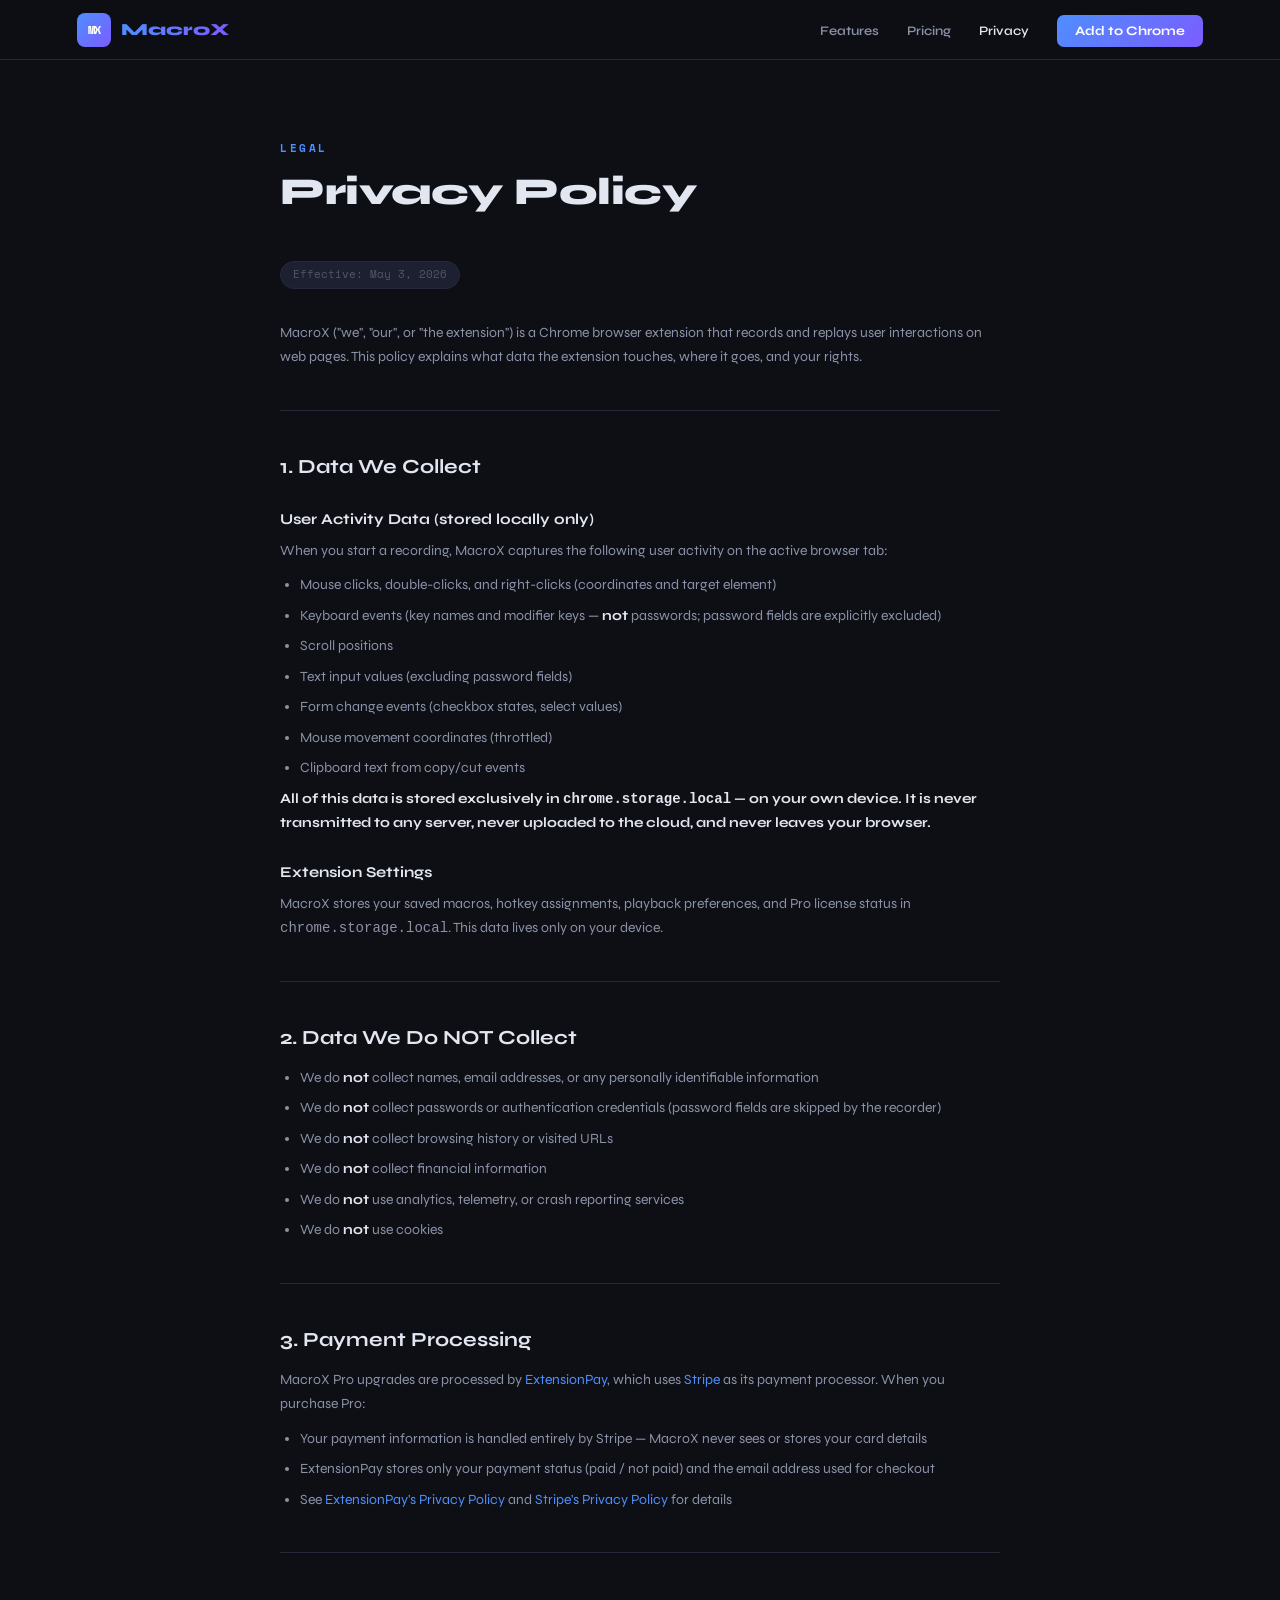
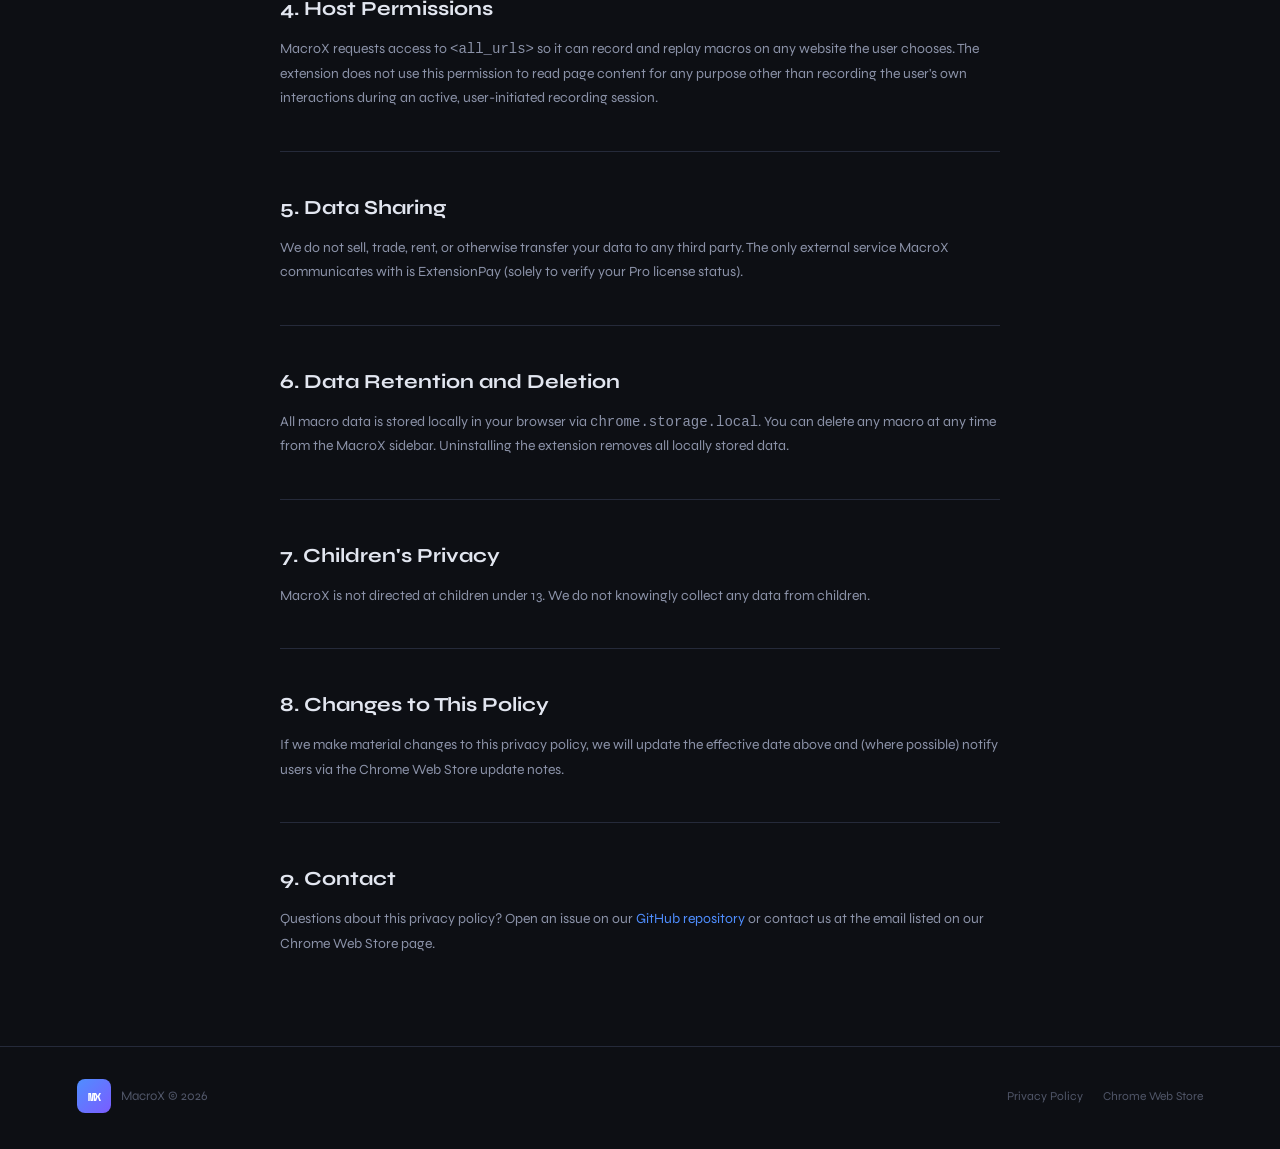
==== privacy.html @ e02ba6ea "feat: initial MacroX website Landing page with SEO, structured data, features, pricing, and CTA. Pri" ====
<!DOCTYPE html>
<html lang="en">
<head>
  <meta charset="UTF-8">
  <meta name="viewport" content="width=device-width, initial-scale=1.0">
  <title>Privacy Policy — MacroX</title>
  <meta name="description" content="MacroX Privacy Policy. We don't collect, transmit, or share your data. All recorded macros are stored locally on your device.">
  <link rel="canonical" href="https://sn3ll.github.io/macrox-chrome-extension/privacy.html">
  <link rel="icon" type="image/png" sizes="32x32" href="icons/icon32.png">
  <link rel="stylesheet" href="style.css">
  <style>
    .prose {
      max-width: 720px;
      margin: 0 auto;
    }
    .prose h2 {
      font-size: 20px;
      font-weight: 700;
      margin: 40px 0 12px;
      color: var(--text);
    }
    .prose h3 {
      font-size: 15px;
      font-weight: 700;
      margin: 24px 0 8px;
      color: var(--text);
    }
    .prose p, .prose li {
      font-size: 14px;
      color: var(--text2);
      line-height: 1.75;
      margin-bottom: 10px;
    }
    .prose ul {
      padding-left: 20px;
    }
    .prose ul li {
      margin-bottom: 6px;
    }
    .prose a { color: var(--accent); }
    .prose strong { color: var(--text); font-weight: 700; }
    .prose hr {
      border: none;
      border-top: 1px solid var(--border);
      margin: 40px 0;
    }
    .effective-date {
      display: inline-block;
      font-family: var(--mono);
      font-size: 11px;
      color: var(--text3);
      background: var(--bg3);
      border: 1px solid var(--border);
      padding: 4px 12px;
      border-radius: 20px;
      margin-bottom: 32px;
    }
  </style>
</head>
<body>

  <!-- Navigation -->
  <nav>
    <a class="nav-logo" href="index.html">
      <div class="logo-mark">MX</div>
      <span class="logo-name">MacroX</span>
    </a>
    <ul class="nav-links">
      <li><a href="index.html#features">Features</a></li>
      <li><a href="index.html#pricing">Pricing</a></li>
      <li><a href="privacy.html" style="color:var(--text)">Privacy</a></li>
      <li><a class="nav-cta" href="https://chrome.google.com/webstore/detail/macrox/EXTENSION_ID" target="_blank" rel="noopener">Add to Chrome</a></li>
    </ul>
  </nav>

  <section>
    <div class="prose">
      <div class="section-label">Legal</div>
      <h1 class="section-title">Privacy Policy</h1>
      <span class="effective-date">Effective: May 3, 2026</span>

      <p>MacroX ("we", "our", or "the extension") is a Chrome browser extension that records and replays user interactions on web pages. This policy explains what data the extension touches, where it goes, and your rights.</p>

      <hr>

      <h2>1. Data We Collect</h2>

      <h3>User Activity Data (stored locally only)</h3>
      <p>When you start a recording, MacroX captures the following user activity on the active browser tab:</p>
      <ul>
        <li>Mouse clicks, double-clicks, and right-clicks (coordinates and target element)</li>
        <li>Keyboard events (key names and modifier keys — <strong>not</strong> passwords; password fields are explicitly excluded)</li>
        <li>Scroll positions</li>
        <li>Text input values (excluding password fields)</li>
        <li>Form change events (checkbox states, select values)</li>
        <li>Mouse movement coordinates (throttled)</li>
        <li>Clipboard text from copy/cut events</li>
      </ul>
      <p><strong>All of this data is stored exclusively in <code>chrome.storage.local</code> — on your own device. It is never transmitted to any server, never uploaded to the cloud, and never leaves your browser.</strong></p>

      <h3>Extension Settings</h3>
      <p>MacroX stores your saved macros, hotkey assignments, playback preferences, and Pro license status in <code>chrome.storage.local</code>. This data lives only on your device.</p>

      <hr>

      <h2>2. Data We Do NOT Collect</h2>
      <ul>
        <li>We do <strong>not</strong> collect names, email addresses, or any personally identifiable information</li>
        <li>We do <strong>not</strong> collect passwords or authentication credentials (password fields are skipped by the recorder)</li>
        <li>We do <strong>not</strong> collect browsing history or visited URLs</li>
        <li>We do <strong>not</strong> collect financial information</li>
        <li>We do <strong>not</strong> use analytics, telemetry, or crash reporting services</li>
        <li>We do <strong>not</strong> use cookies</li>
      </ul>

      <hr>

      <h2>3. Payment Processing</h2>
      <p>MacroX Pro upgrades are processed by <a href="https://extensionpay.com" target="_blank" rel="noopener">ExtensionPay</a>, which uses <a href="https://stripe.com" target="_blank" rel="noopener">Stripe</a> as its payment processor. When you purchase Pro:</p>
      <ul>
        <li>Your payment information is handled entirely by Stripe — MacroX never sees or stores your card details</li>
        <li>ExtensionPay stores only your payment status (paid / not paid) and the email address used for checkout</li>
        <li>See <a href="https://extensionpay.com/privacy" target="_blank" rel="noopener">ExtensionPay's Privacy Policy</a> and <a href="https://stripe.com/privacy" target="_blank" rel="noopener">Stripe's Privacy Policy</a> for details</li>
      </ul>

      <hr>

      <h2>4. Host Permissions</h2>
      <p>MacroX requests access to <code>&lt;all_urls&gt;</code> so it can record and replay macros on any website the user chooses. The extension does not use this permission to read page content for any purpose other than recording the user's own interactions during an active, user-initiated recording session.</p>

      <hr>

      <h2>5. Data Sharing</h2>
      <p>We do not sell, trade, rent, or otherwise transfer your data to any third party. The only external service MacroX communicates with is ExtensionPay (solely to verify your Pro license status).</p>

      <hr>

      <h2>6. Data Retention and Deletion</h2>
      <p>All macro data is stored locally in your browser via <code>chrome.storage.local</code>. You can delete any macro at any time from the MacroX sidebar. Uninstalling the extension removes all locally stored data.</p>

      <hr>

      <h2>7. Children's Privacy</h2>
      <p>MacroX is not directed at children under 13. We do not knowingly collect any data from children.</p>

      <hr>

      <h2>8. Changes to This Policy</h2>
      <p>If we make material changes to this privacy policy, we will update the effective date above and (where possible) notify users via the Chrome Web Store update notes.</p>

      <hr>

      <h2>9. Contact</h2>
      <p>Questions about this privacy policy? Open an issue on our <a href="https://github.com/sn3ll/macrox-chrome-extension" target="_blank" rel="noopener">GitHub repository</a> or contact us at the email listed on our Chrome Web Store page.</p>

    </div>
  </section>

  <!-- Footer -->
  <footer>
    <div style="display:flex;align-items:center;gap:10px">
      <div class="logo-mark">MX</div>
      <span style="font-size:13px;color:var(--text3)">MacroX © 2026</span>
    </div>
    <div style="display:flex;gap:20px">
      <a href="privacy.html">Privacy Policy</a>
      <a href="https://chrome.google.com/webstore/detail/macrox/EXTENSION_ID" target="_blank" rel="noopener">Chrome Web Store</a>
    </div>
  </footer>

</body>
</html>
---- style.css ----
/* MacroX Website — Shared Styles */
@import url('https://fonts.googleapis.com/css2?family=Space+Mono:wght@400;700&family=Syne:wght@400;600;700;800&display=swap');

*, *::before, *::after { box-sizing: border-box; margin: 0; padding: 0; }

:root {
  --bg:      #0d0f14;
  --bg2:     #141720;
  --bg3:     #1c2030;
  --border:  #252a3a;
  --border2: #2e3548;
  --accent:  #4f8eff;
  --accent2: #7b5cff;
  --gold:    #ffc947;
  --gold2:   #ff9500;
  --green:   #3ddc84;
  --text:    #e2e6f0;
  --text2:   #8b92a8;
  --text3:   #505668;
  --mono:    'Space Mono', monospace;
  --ui:      'Syne', sans-serif;
  --radius:  10px;
}

html { scroll-behavior: smooth; }

body {
  background: var(--bg);
  color: var(--text);
  font-family: var(--ui);
  font-size: 15px;
  line-height: 1.6;
  overflow-x: hidden;
}

a { color: var(--accent); text-decoration: none; }
a:hover { text-decoration: underline; }

/* ── Nav ───────────────────────────────────────────────── */
nav {
  position: sticky;
  top: 0;
  z-index: 100;
  background: rgba(13,15,20,0.85);
  backdrop-filter: blur(12px);
  -webkit-backdrop-filter: blur(12px);
  border-bottom: 1px solid var(--border);
  padding: 0 6vw;
  display: flex;
  align-items: center;
  justify-content: space-between;
  height: 60px;
}

.nav-logo {
  display: flex;
  align-items: center;
  gap: 10px;
  text-decoration: none;
}

.logo-mark {
  width: 34px; height: 34px;
  background: linear-gradient(135deg, var(--accent), var(--accent2));
  border-radius: 8px;
  display: flex; align-items: center; justify-content: center;
  font-family: var(--mono);
  font-weight: 700; font-size: 12px; color: #fff;
  letter-spacing: -1px;
  flex-shrink: 0;
}

.logo-name {
  font-family: var(--ui);
  font-weight: 800;
  font-size: 17px;
  background: linear-gradient(90deg, var(--accent), var(--accent2));
  -webkit-background-clip: text;
  -webkit-text-fill-color: transparent;
}

.nav-links {
  display: flex;
  align-items: center;
  gap: 28px;
  list-style: none;
}

.nav-links a {
  font-size: 13px;
  font-weight: 600;
  color: var(--text2);
  transition: color 0.15s;
}

.nav-links a:hover { color: var(--text); text-decoration: none; }

.nav-cta {
  background: linear-gradient(135deg, var(--accent), var(--accent2));
  color: #fff !important;
  padding: 8px 18px;
  border-radius: 7px;
  font-size: 13px !important;
  font-weight: 700 !important;
  transition: opacity 0.15s !important;
}

.nav-cta:hover { opacity: 0.85; }

/* ── Sections ──────────────────────────────────────────── */
section { padding: 80px 6vw; }

.container {
  max-width: 1060px;
  margin: 0 auto;
}

/* ── Hero ──────────────────────────────────────────────── */
.hero {
  padding: 100px 6vw 80px;
  text-align: center;
}

.hero-eyebrow {
  display: inline-block;
  font-family: var(--mono);
  font-size: 11px;
  font-weight: 700;
  letter-spacing: 2.5px;
  text-transform: uppercase;
  color: var(--accent);
  background: rgba(79,142,255,0.1);
  border: 1px solid rgba(79,142,255,0.25);
  padding: 4px 12px;
  border-radius: 20px;
  margin-bottom: 24px;
}

.hero h1 {
  font-size: clamp(32px, 5vw, 62px);
  font-weight: 800;
  line-height: 1.1;
  letter-spacing: -1.5px;
  margin-bottom: 20px;
  max-width: 820px;
  margin-left: auto;
  margin-right: auto;
}

.hero h1 span {
  background: linear-gradient(90deg, var(--accent), var(--accent2));
  -webkit-background-clip: text;
  -webkit-text-fill-color: transparent;
}

.hero p {
  font-size: clamp(15px, 2vw, 18px);
  color: var(--text2);
  max-width: 560px;
  margin: 0 auto 36px;
  line-height: 1.65;
}

.hero-buttons {
  display: flex;
  align-items: center;
  justify-content: center;
  gap: 14px;
  flex-wrap: wrap;
}

.btn-primary {
  display: inline-flex;
  align-items: center;
  gap: 8px;
  background: linear-gradient(135deg, var(--accent), var(--accent2));
  color: #fff;
  font-family: var(--ui);
  font-weight: 700;
  font-size: 15px;
  padding: 13px 28px;
  border-radius: var(--radius);
  transition: opacity 0.15s, transform 0.15s;
  text-decoration: none;
}

.btn-primary:hover { opacity: 0.88; transform: translateY(-1px); text-decoration: none; }

.btn-ghost {
  display: inline-flex;
  align-items: center;
  gap: 8px;
  background: transparent;
  color: var(--text2);
  font-family: var(--ui);
  font-weight: 600;
  font-size: 14px;
  padding: 12px 24px;
  border-radius: var(--radius);
  border: 1px solid var(--border2);
  transition: border-color 0.15s, color 0.15s;
  text-decoration: none;
}

.btn-ghost:hover { border-color: var(--accent); color: var(--text); text-decoration: none; }

/* ── Feature Grid ──────────────────────────────────────── */
.section-label {
  font-family: var(--mono);
  font-size: 11px;
  font-weight: 700;
  letter-spacing: 2.5px;
  text-transform: uppercase;
  color: var(--accent);
  margin-bottom: 12px;
}

.section-title {
  font-size: clamp(24px, 3.5vw, 38px);
  font-weight: 800;
  letter-spacing: -0.5px;
  margin-bottom: 48px;
  line-height: 1.15;
}

.features-grid {
  display: grid;
  grid-template-columns: repeat(auto-fit, minmax(280px, 1fr));
  gap: 20px;
}

.feature-card {
  background: var(--bg2);
  border: 1px solid var(--border);
  border-radius: 12px;
  padding: 28px;
  transition: border-color 0.2s;
}

.feature-card:hover { border-color: var(--border2); }

.feature-icon {
  font-size: 28px;
  margin-bottom: 14px;
  display: block;
}

.feature-card h3 {
  font-size: 16px;
  font-weight: 700;
  margin-bottom: 8px;
}

.feature-card p {
  font-size: 13px;
  color: var(--text2);
  line-height: 1.6;
}

/* ── Steps ─────────────────────────────────────────────── */
.steps {
  background: var(--bg2);
  border-top: 1px solid var(--border);
  border-bottom: 1px solid var(--border);
}

.steps-grid {
  display: grid;
  grid-template-columns: repeat(auto-fit, minmax(200px, 1fr));
  gap: 32px;
  counter-reset: step;
}

.step {
  display: flex;
  flex-direction: column;
  gap: 10px;
  counter-increment: step;
}

.step-num {
  font-family: var(--mono);
  font-size: 11px;
  font-weight: 700;
  letter-spacing: 1px;
  color: var(--accent);
}

.step h3 { font-size: 16px; font-weight: 700; }
.step p { font-size: 13px; color: var(--text2); }

/* ── Pricing ───────────────────────────────────────────── */
.pricing-grid {
  display: grid;
  grid-template-columns: 1fr 1fr;
  gap: 20px;
  max-width: 660px;
  margin: 0 auto;
}

@media (max-width: 540px) {
  .pricing-grid { grid-template-columns: 1fr; }
}

.plan-card {
  background: var(--bg2);
  border: 1px solid var(--border);
  border-radius: 14px;
  padding: 28px;
  position: relative;
}

.plan-card.featured {
  border-color: var(--accent2);
  background: linear-gradient(145deg, #141728, #1a1535);
  box-shadow: 0 0 48px rgba(123,92,255,0.14);
}

.plan-card.featured::before {
  content: '⚡ MOST POPULAR';
  position: absolute;
  top: -11px;
  left: 50%;
  transform: translateX(-50%);
  background: linear-gradient(90deg, var(--gold), var(--gold2));
  color: #000;
  font-family: var(--mono);
  font-size: 9px;
  font-weight: 700;
  letter-spacing: 1.5px;
  padding: 3px 12px;
  border-radius: 20px;
  white-space: nowrap;
}

.plan-name {
  font-family: var(--mono);
  font-size: 11px;
  font-weight: 700;
  letter-spacing: 2px;
  text-transform: uppercase;
  color: var(--text3);
  margin-bottom: 10px;
}

.plan-price {
  font-family: var(--mono);
  font-size: 30px;
  font-weight: 700;
  margin-bottom: 4px;
  line-height: 1;
}

.plan-price.gold {
  background: linear-gradient(90deg, var(--gold), var(--gold2));
  -webkit-background-clip: text;
  -webkit-text-fill-color: transparent;
}

.plan-cycle {
  font-size: 12px;
  color: var(--text3);
  margin-bottom: 22px;
}

.plan-features {
  list-style: none;
  display: flex;
  flex-direction: column;
  gap: 10px;
  margin-bottom: 24px;
}

.plan-features li {
  display: flex;
  align-items: flex-start;
  gap: 8px;
  font-size: 13px;
  color: var(--text2);
}

.plan-features li::before {
  content: '✓';
  color: var(--green);
  font-weight: 700;
  flex-shrink: 0;
  margin-top: 1px;
}

/* ── Footer ────────────────────────────────────────────── */
footer {
  border-top: 1px solid var(--border);
  padding: 32px 6vw;
  display: flex;
  align-items: center;
  justify-content: space-between;
  flex-wrap: wrap;
  gap: 14px;
}

footer p {
  font-size: 12px;
  color: var(--text3);
}

footer a {
  font-size: 12px;
  color: var(--text3);
}

footer a:hover { color: var(--text2); }

/* ── Responsive ────────────────────────────────────────── */
@media (max-width: 640px) {
  nav { padding: 0 20px; }
  .nav-links { display: none; }
  section { padding: 60px 20px; }
  .hero { padding: 70px 20px 60px; }
  footer { flex-direction: column; align-items: flex-start; }
}
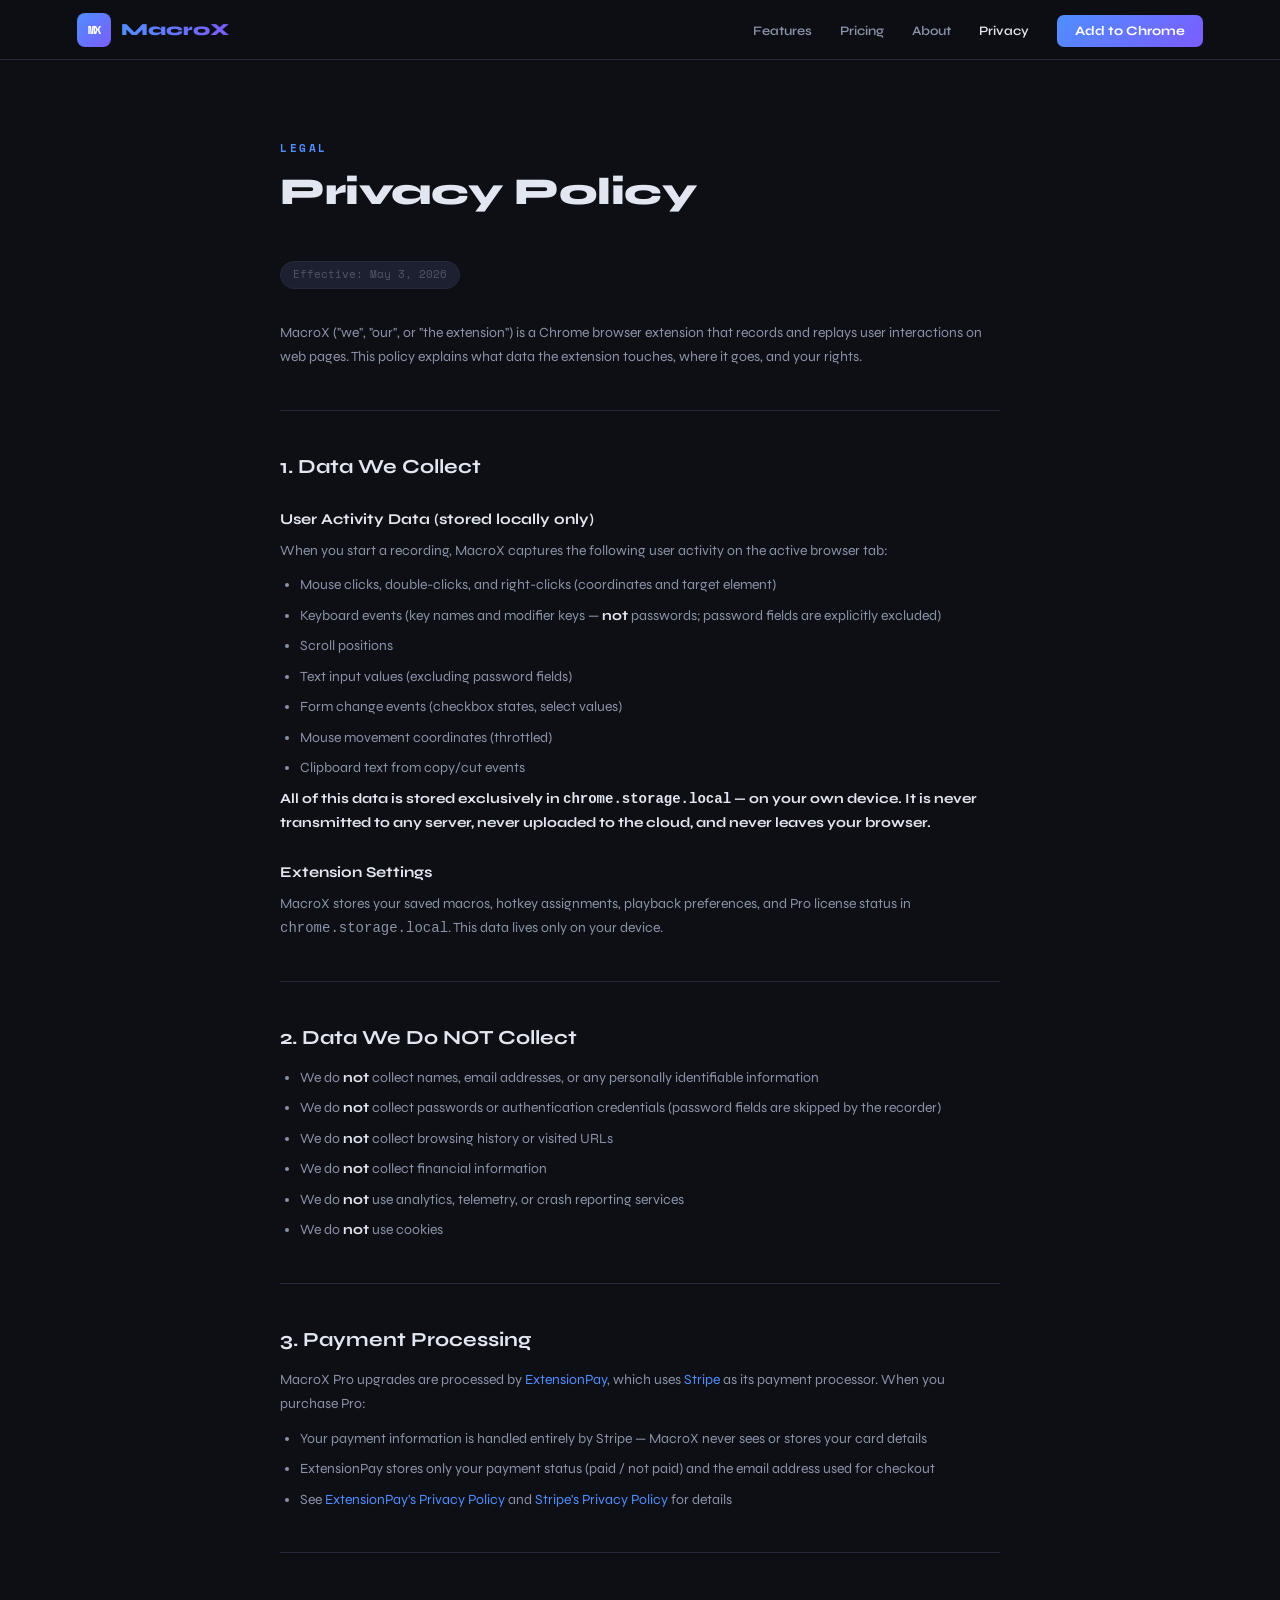
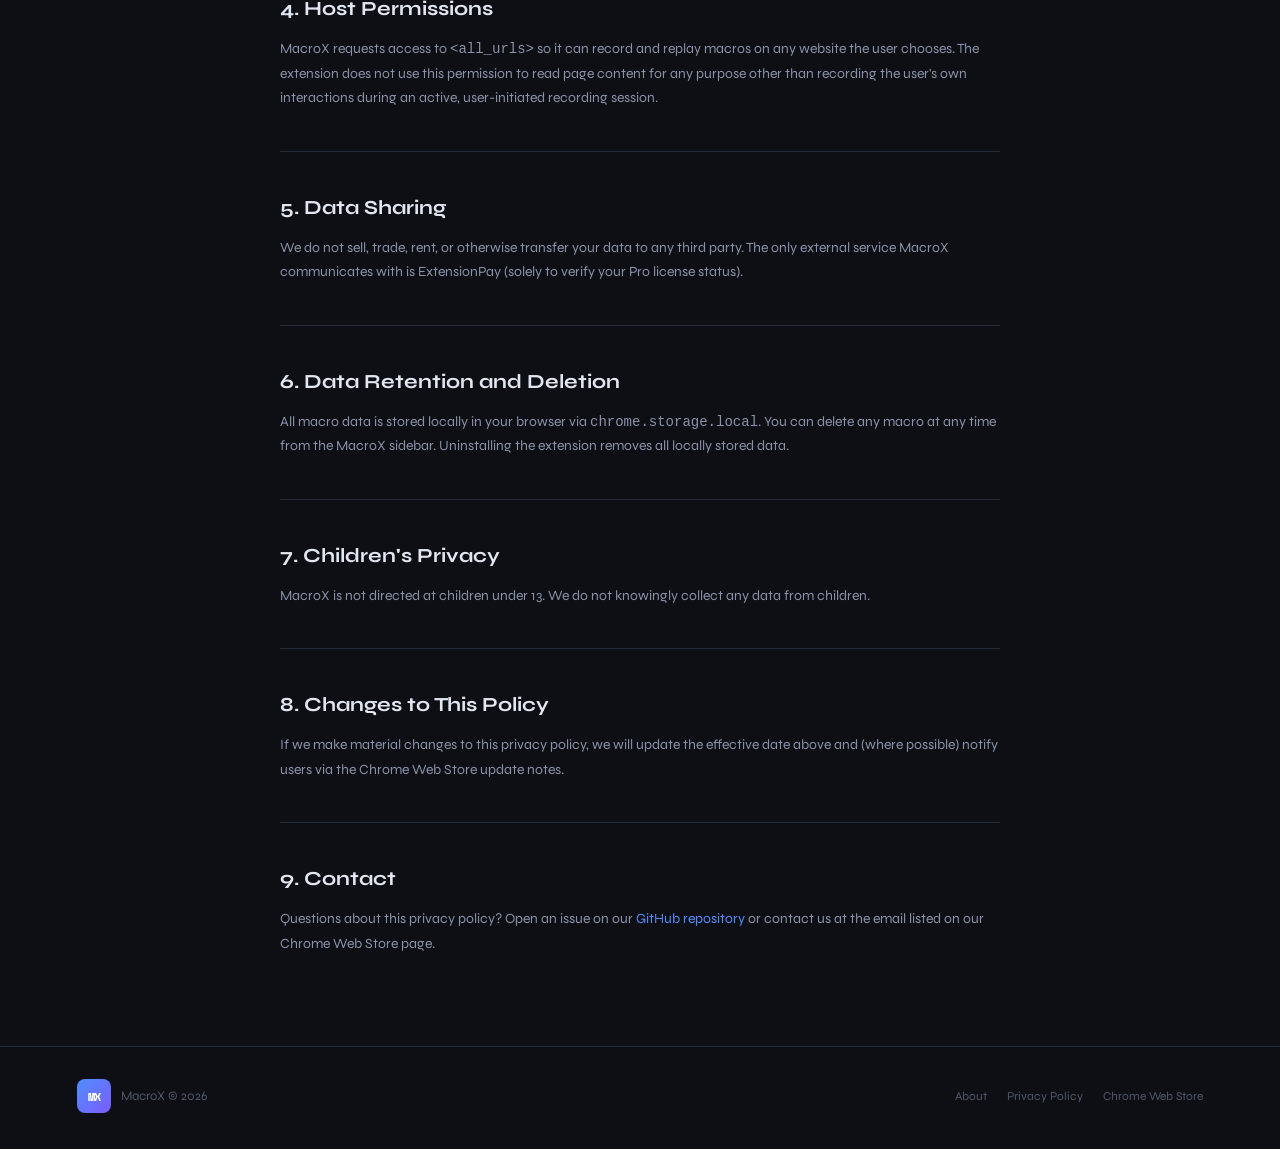
==== commit 3a2b94dc: "feat: add README, about page, and nav About links - README.md: SEO-rich repo description with badges" ====
--- a/privacy.html
+++ b/privacy.html
@@ -68,6 +68,7 @@
     <ul class="nav-links">
       <li><a href="index.html#features">Features</a></li>
       <li><a href="index.html#pricing">Pricing</a></li>
+      <li><a href="about.html">About</a></li>
       <li><a href="privacy.html" style="color:var(--text)">Privacy</a></li>
       <li><a class="nav-cta" href="https://chrome.google.com/webstore/detail/macrox/EXTENSION_ID" target="_blank" rel="noopener">Add to Chrome</a></li>
     </ul>
@@ -163,6 +164,7 @@
       <span style="font-size:13px;color:var(--text3)">MacroX © 2026</span>
     </div>
     <div style="display:flex;gap:20px">
+      <a href="about.html">About</a>
       <a href="privacy.html">Privacy Policy</a>
       <a href="https://chrome.google.com/webstore/detail/macrox/EXTENSION_ID" target="_blank" rel="noopener">Chrome Web Store</a>
     </div>
